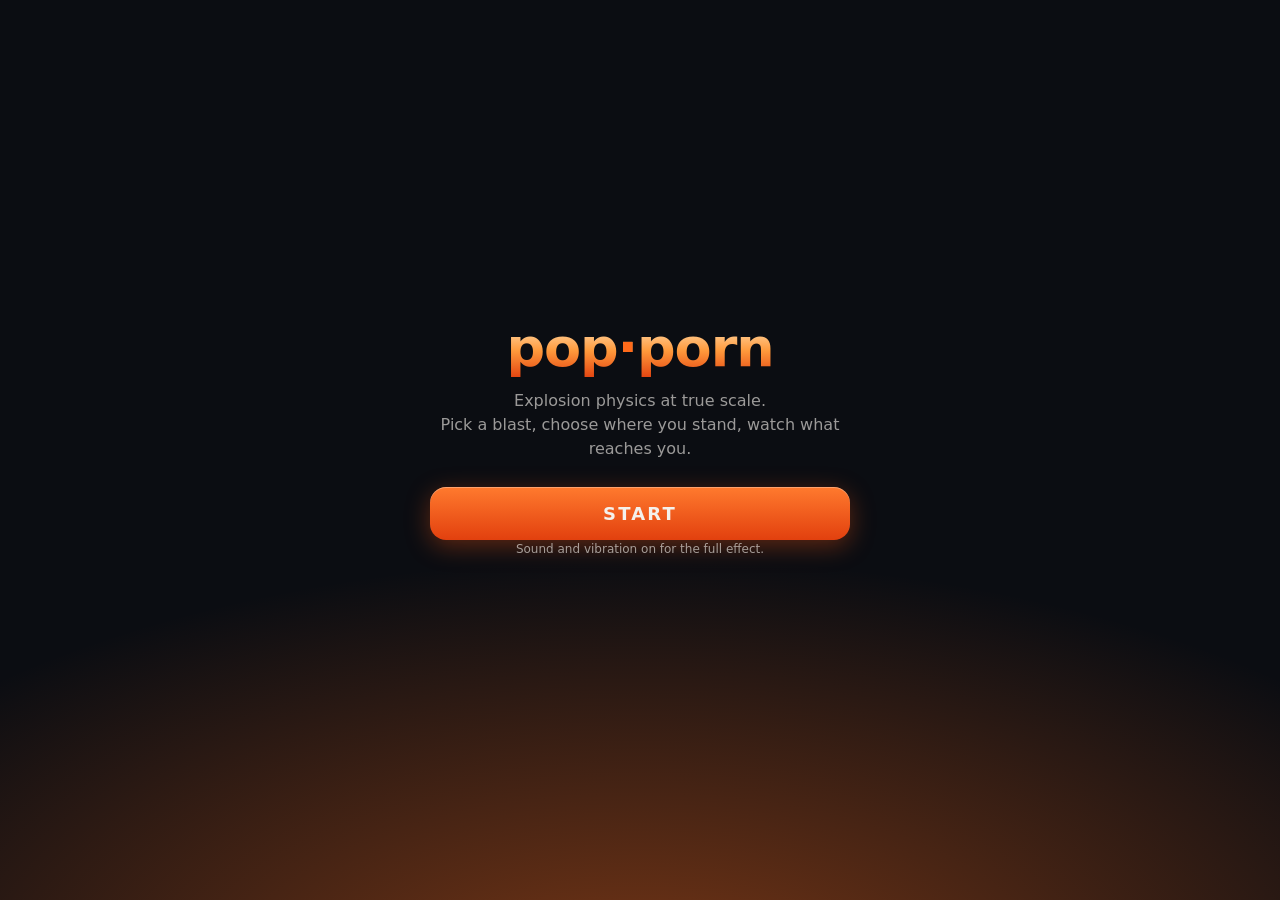
==== pop-porn/index.html @ 340cbab7 "pop-porn: deploy 28c18ac" ====
<!doctype html>
<html lang="en">
  <head>
    <meta charset="UTF-8" />
    <meta name="viewport" content="width=device-width, initial-scale=1, viewport-fit=cover, user-scalable=no" />
    <meta name="theme-color" content="#0b0d12" />
    <meta name="description" content="Explosion physics at true scale: pick a blast, choose where you stand, watch what reaches you." />
    <title>pop-porn</title>
    <link rel="manifest" href="./manifest.webmanifest" />
    <link rel="icon" href="./icons/icon-192.png" />
    <link rel="apple-touch-icon" href="./icons/icon-192.png" />
    <script type="module" crossorigin src="./assets/index-Cs0PSl6E.js"></script>
    <link rel="stylesheet" crossorigin href="./assets/index-CM56MYzt.css">
  </head>
  <body>
    <canvas id="view"></canvas>

    <div id="hud" aria-hidden="true">
      <div class="label num" id="lab-fire"></div>
      <div class="label num" id="lab-front"></div>
      <div class="label num" id="lab-cloud"></div>
      <div class="pin" id="pin-you"><i></i><span>YOU</span><b class="num"></b></div>
      <div class="scalebar num" id="scalebar"><i></i><span></span></div>
    </div>

    <header id="top">
      <button id="pick" class="chip" aria-label="Choose explosive">
        <span class="cat"></span><span class="name"></span><span class="energy"></span>
        <svg viewBox="0 0 24 24" class="caret"><path d="M7 10l5 5 5-5" /></svg>
      </button>
      <div class="spacer"></div>
      <button id="toggle-num" class="icon" aria-label="Show or hide numbers">
        <svg viewBox="0 0 24 24"><path d="M5 9h14M5 15h14M10 4l-2 16M16 4l-2 16" /></svg>
      </button>
      <button id="open-settings" class="icon" aria-label="Settings">
        <svg viewBox="0 0 24 24"><circle cx="12" cy="12" r="3.2" /><path d="M12 2.5v3M12 18.5v3M2.5 12h3M18.5 12h3M5.3 5.3l2.1 2.1M16.6 16.6l2.1 2.1M5.3 18.7l2.1-2.1M16.6 7.4l2.1-2.1" /></svg>
      </button>
    </header>

    <div id="clock" class="num"></div>

    <section id="obs" class="card num" aria-live="polite"></section>

    <footer id="setup" class="panel">
      <p class="blurb"></p>
      <label class="dist">
        <span class="dist-label">You stand <b></b> from ground zero</span>
        <input id="dist" type="range" min="0" max="1000" step="1" />
      </label>
      <button id="go" class="big">Detonate</button>
    </footer>

    <footer id="playbar" class="panel">
      <button id="replay" class="icon" aria-label="Replay"><svg viewBox="0 0 24 24"><path d="M4 12a8 8 0 1 0 2.4-5.7M4 4v4.5h4.5" /></svg></button>
      <button id="playpause" class="icon" aria-label="Pause"><svg viewBox="0 0 24 24"><path class="pause" d="M8 5v14M16 5v14" /><path class="play" d="M7 5l12 7-12 7z" /></svg></button>
      <button id="slowmo" class="icon text" aria-label="Slow motion">¼×</button>
      <button id="photo" class="icon" aria-label="Take a photo"><svg viewBox="0 0 24 24"><path d="M4 8h3l2-3h6l2 3h3v11H4z" /><circle cx="12" cy="13" r="3.5" /></svg></button>
      <button id="video" class="icon" aria-label="Make a video"><svg viewBox="0 0 24 24"><rect x="3" y="6" width="13" height="12" rx="2" /><path d="M16 10.5l5-3v9l-5-3" /></svg></button>
      <button id="newblast" class="icon" aria-label="Back to setup"><svg viewBox="0 0 24 24"><path d="M6 6l12 12M18 6L6 18" /></svg></button>
    </footer>

    <section id="result" class="card">
      <h2></h2>
      <ul></ul>
      <div class="row">
        <button data-act="closer">Closer</button>
        <button data-act="farther">Farther</button>
        <button data-act="replay">Replay</button>
        <button data-act="pick">Another blast</button>
        <button data-act="video" class="hot">Make a video</button>
      </div>
    </section>

    <div id="sheet-picker" class="sheet" hidden>
      <div class="sheet-body">
        <div class="sheet-head"><h2>Choose a blast</h2><button class="icon close" aria-label="Close"><svg viewBox="0 0 24 24"><path d="M6 6l12 12M18 6L6 18" /></svg></button></div>
        <nav class="tabs"></nav>
        <div class="list"></div>
      </div>
    </div>

    <div id="sheet-settings" class="sheet" hidden>
      <div class="sheet-body">
        <div class="sheet-head"><h2>Settings</h2><button class="icon close" aria-label="Close"><svg viewBox="0 0 24 24"><path d="M6 6l12 12M18 6L6 18" /></svg></button></div>
        <label class="toggle"><span>Sound</span><input type="checkbox" id="set-sound" /></label>
        <label class="toggle"><span>Vibration</span><input type="checkbox" id="set-haptics" /></label>
        <label class="toggle"><span>Show numbers</span><input type="checkbox" id="set-numbers" /></label>
        <label class="toggle"><span>FPS meter</span><input type="checkbox" id="set-fps" /></label>
        <div class="seg" id="set-quality">
          <span>Graphics</span>
          <button data-q="battery">Battery</button><button data-q="auto">Auto</button><button data-q="high">High</button>
        </div>
        <p class="small">Physics: Kinney–Graham (chemical blasts), Brode 1986 (nuclear airblast), Glasstone &amp; Dolan (fireball, clouds, heat). Numbers are estimates for flat open ground on a clear day.</p>
      </div>
    </div>

    <div id="sheet-video" class="sheet" hidden>
      <div class="sheet-body">
        <div class="sheet-head"><h2>Make a video</h2><button class="icon close" aria-label="Close"><svg viewBox="0 0 24 24"><path d="M6 6l12 12M18 6L6 18" /></svg></button></div>
        <div class="seg" id="vid-aspect"><span>Format</span><button data-v="9:16">9:16 Short</button><button data-v="16:9">16:9</button></div>
        <div class="seg" id="vid-fps"><span>Smoothness</span><button data-v="30">30 fps</button><button data-v="60">60 fps</button></div>
        <label class="toggle"><span>Numbers in the video</span><input type="checkbox" id="vid-numbers" /></label>
        <p class="small" id="vid-info"></p>
        <button id="vid-go" class="big">Render video</button>
      </div>
    </div>

    <div id="busy" hidden>
      <div class="busy-card">
        <h2 id="busy-title"></h2>
        <div class="bar"><i></i></div>
        <p class="small" id="busy-text"></p>
        <video id="busy-video" playsinline controls loop muted hidden></video>
        <img id="busy-img" alt="" hidden />
        <div class="row">
          <button id="busy-share" class="big" hidden>Share</button>
          <button id="busy-save" hidden>Save to phone</button>
          <button id="busy-close">Cancel</button>
        </div>
      </div>
    </div>

    <div id="splash">
      <div class="splash-inner">
        <h1>pop<span>·</span>porn</h1>
        <p>Explosion physics at true scale.<br />Pick a blast, choose where you stand, watch what reaches you.</p>
        <button id="start" class="big">Start</button>
        <p class="small">Sound and vibration on for the full effect.</p>
      </div>
    </div>

    <div id="fps" class="num" hidden></div>
    <div id="error" hidden></div>
  </body>
</html>
---- pop-porn/assets/index-CM56MYzt.css ----
:root{--fg:#f4f1ec;--dim:#f4f1ec9e;--glass:#0e101694;--glass-hi:#1a1d26d1;--line:#ffffff1f;--hot:#ff6a1a;--hot2:#ffb347;--ok:#7fd18b;--bad:#ff4d4d;--safe-t:env(safe-area-inset-top,0px);--safe-b:env(safe-area-inset-bottom,0px);color:var(--fg);-webkit-tap-highlight-color:transparent;font-family:system-ui,-apple-system,Segoe UI,Roboto,sans-serif}*{box-sizing:border-box}html,body{overscroll-behavior:none;touch-action:none;-webkit-user-select:none;user-select:none;background:#0b0d12;height:100%;margin:0;overflow:hidden}button{font:inherit;color:inherit;cursor:pointer;background:0 0;border:0}svg{fill:none;stroke:currentColor;stroke-width:2px;stroke-linecap:round;stroke-linejoin:round;width:22px;height:22px}#view{width:100vw;height:100dvh;display:block;position:fixed;inset:0}#top{top:calc(var(--safe-t) + 10px);z-index:5;align-items:center;gap:8px;display:flex;position:fixed;left:10px;right:10px}#top .spacer{flex:1 0 0}.chip{background:var(--glass);border:1px solid var(--line);-webkit-backdrop-filter:blur(10px);border-radius:999px;flex:0 auto;align-items:center;gap:8px;min-width:0;max-width:72vw;padding:9px 12px 9px 10px;display:flex}.chip .cat{letter-spacing:.08em;text-transform:uppercase;color:var(--hot2);font-size:11px}.chip .name{white-space:nowrap;text-overflow:ellipsis;font-weight:650;overflow:hidden}.chip .energy{color:var(--dim);font-variant-numeric:tabular-nums;white-space:nowrap}.chip .caret{opacity:.7;flex:none;width:16px;height:16px}.icon{background:var(--glass);border:1px solid var(--line);-webkit-backdrop-filter:blur(10px);border-radius:50%;flex:none;place-items:center;width:42px;height:42px;display:grid}.icon.on{color:var(--hot2);border-color:#ffb34780}.icon.text{font-size:15px;font-weight:700}#clock{top:calc(var(--safe-t) + 60px);text-align:center;font-variant-numeric:tabular-nums;text-shadow:0 1px 6px #000000b3;pointer-events:none;z-index:4;background:#0a0c106b;border-radius:12px;padding:4px 12px;font-size:15px;font-weight:600;position:fixed;left:50%;transform:translate(-50%)}#clock small{color:var(--dim);font-size:12px;font-weight:500;display:block}.card{z-index:4;background:var(--glass);border:1px solid var(--line);-webkit-backdrop-filter:blur(12px);border-radius:16px;position:fixed}#obs{top:calc(var(--safe-t) + 104px);pointer-events:none;min-width:190px;max-width:64vw;padding:10px 12px;font-size:12.5px;line-height:1.45;transition:opacity .3s;left:10px}#obs .row{justify-content:space-between;gap:12px;display:flex}#obs .row span:first-child{color:var(--dim)}#obs .row b{font-variant-numeric:tabular-nums;text-align:right;font-weight:600}#obs .row.done b{color:var(--fg)}#obs .row.wait b{color:var(--dim);font-weight:500}#obs .head{margin-bottom:4px;font-weight:700}#obs .verdict{border-top:1px solid var(--line);margin-top:6px;padding-top:6px;font-weight:700}.panel{left:10px;right:10px;bottom:calc(var(--safe-b) + 12px);z-index:5;background:var(--glass);border:1px solid var(--line);-webkit-backdrop-filter:blur(14px);border-radius:22px;max-width:560px;margin:0 auto;position:fixed}#setup{padding:14px 16px 16px}#setup .blurb{color:var(--dim);margin:0 0 12px;font-size:13.5px;line-height:1.4}.dist{margin-bottom:14px;display:block}.dist-label{margin-bottom:8px;font-size:14px;display:block}.dist-label b{color:var(--hot2);font-variant-numeric:tabular-nums}input[type=range]{appearance:none;touch-action:pan-x;background:0 0;width:100%;height:34px}input[type=range]::-webkit-slider-runnable-track{background:linear-gradient(90deg, var(--bad), var(--hot), var(--hot2), #6fb7ff);border-radius:3px;height:6px}input[type=range]::-webkit-slider-thumb{-webkit-appearance:none;background:#fff;border-radius:50%;width:28px;height:28px;margin-top:-11px;box-shadow:0 2px 10px #00000080}.big{letter-spacing:.12em;text-transform:uppercase;background:linear-gradient(#ff7a2e,#e2400e);border-radius:16px;width:100%;padding:16px;font-size:18px;font-weight:800;box-shadow:0 6px 24px #ff5a1459,inset 0 1px #ffffff4d}.big:active{transform:scale(.98)}#playbar{justify-content:space-between;max-width:400px;padding:9px 10px;display:flex}#playbar .icon{width:46px;height:46px}#playpause .play{display:none}#playpause.paused .play{fill:currentColor;display:block}#playpause.paused .pause{display:none}#result{left:10px;right:10px;bottom:calc(var(--safe-b) + 92px);opacity:0;pointer-events:none;max-width:560px;margin:0 auto;padding:14px 16px;transition:opacity .35s,transform .35s;transform:translateY(12px)}#result.show{opacity:1;pointer-events:auto;transform:none}#result h2{margin:0 0 6px;font-size:19px}#result ul{color:var(--dim);margin:0 0 12px;padding-left:18px;font-size:13.5px;line-height:1.45}#result .row{flex-wrap:wrap;gap:8px;display:flex}#result .row button{border:1px solid var(--line);background:#ffffff14;border-radius:12px;flex:40%;padding:10px;font-size:14px;font-weight:600}#result .row button.hot{background:linear-gradient(#ff7a2e,#e2400e);border-color:#0000;flex-basis:100%}#busy{z-index:15;background:#00000059;justify-content:center;align-items:flex-end;display:flex;position:fixed;inset:0}#busy[hidden]{display:none}.busy-card{width:100%;max-width:560px;margin:10px;margin-bottom:calc(var(--safe-b) + 12px);background:var(--glass-hi);border:1px solid var(--line);-webkit-backdrop-filter:blur(16px);border-radius:22px;padding:16px}.busy-card h2{margin:0 0 10px;font-size:18px}.busy-card .bar{background:#ffffff1a;border-radius:4px;height:8px;margin-bottom:8px;overflow:hidden}.busy-card .bar i{background:linear-gradient(90deg, var(--hot), var(--hot2));width:0;height:100%;transition:width .2s;display:block}.busy-card video,.busy-card img{object-fit:contain;background:#000;border-radius:12px;width:100%;max-height:52dvh;margin:8px 0 12px;display:block}.busy-card video[hidden],.busy-card img[hidden],.busy-card button[hidden]{display:none}.busy-card .row{flex-wrap:wrap;gap:8px;display:flex}.busy-card .row button:not(.big){border:1px solid var(--line);background:#ffffff14;border-radius:12px;flex:1;padding:12px;font-weight:600}body.busy #top,body.busy #playbar,body.busy #setup,body.busy #result,body.busy #hud,body.busy #obs,body.busy #clock{visibility:hidden}.sev-0{color:var(--ok)}.sev-1{color:#c6e07a}.sev-2{color:var(--hot2)}.sev-3{color:var(--hot)}.sev-4,.sev-5{color:var(--bad)}#hud{pointer-events:none;z-index:3;position:fixed;inset:0}.label{border:1px solid var(--line);white-space:nowrap;font-variant-numeric:tabular-nums;will-change:transform;opacity:0;background:#0a0c108c;border-radius:8px;padding:4px 8px;font-size:11.5px;line-height:1.3;transition:opacity .25s;position:absolute;top:0;left:0}.label.show{opacity:1}.label b{font-weight:650}.label em{color:var(--dim);font-style:normal}.pin{will-change:transform;letter-spacing:.1em;color:#ffd27a;text-shadow:0 1px 4px #000c;flex-direction:column;align-items:center;font-size:10.5px;font-weight:800;display:flex;position:absolute;top:0;left:0}.pin i{border-top:8px solid #ffb347;border-left:6px solid #0000;border-right:6px solid #0000;order:3;width:0;height:0;margin-top:2px}.pin b{letter-spacing:0;color:var(--fg);font-weight:600}.pin.edge i{border:6px solid #0000;border-left:9px solid #ffb347;order:0}.scalebar{color:var(--fg);text-shadow:0 1px 4px #000c;font-size:11px;position:absolute;left:14px}.scalebar i{border:2px solid var(--fg);border-top:0;height:6px;margin-bottom:3px;display:block}body.clean .num{display:none!important}body.clean .label{display:none}body.clean.playing #top,body.clean.playing #playbar{opacity:0;pointer-events:none;transition:opacity .4s}body.clean.playing.touched #top,body.clean.playing.touched #playbar{opacity:1;pointer-events:auto}body:not(.setup) #setup,body.setup #playbar,body.setup #clock{display:none}.sheet{z-index:10;background:#00000073;justify-content:center;align-items:flex-end;display:flex;position:fixed;inset:0}.sheet[hidden]{display:none}.sheet-body{background:var(--glass-hi);border:1px solid var(--line);width:100%;max-width:620px;max-height:82dvh;padding:14px 16px calc(var(--safe-b) + 20px);-webkit-backdrop-filter:blur(18px);touch-action:pan-y;border-bottom:0;border-radius:24px 24px 0 0;overflow:auto}.sheet-head{justify-content:space-between;align-items:center;margin-bottom:8px;display:flex}.sheet-head h2{margin:0;font-size:19px}.tabs{touch-action:pan-x;gap:6px;padding-bottom:10px;display:flex;overflow-x:auto}.tabs button{border:1px solid var(--line);white-space:nowrap;background:#ffffff12;border-radius:999px;padding:8px 14px;font-size:13.5px;font-weight:600}.tabs button.on{background:var(--hot);border-color:var(--hot)}.list{gap:8px;display:grid}.item{text-align:left;border:1px solid var(--line);background:#ffffff0d;border-radius:16px;padding:12px 14px}.item.on{border-color:var(--hot);background:#ff6a1a1f}.item .t{justify-content:space-between;gap:8px;font-weight:700;display:flex}.item .t span{color:var(--hot2);font-variant-numeric:tabular-nums}.item .w{color:var(--dim);margin:2px 0 6px;font-size:12px}.item p{color:var(--dim);margin:0;font-size:13px;line-height:1.4}.toggle{border-bottom:1px solid var(--line);justify-content:space-between;align-items:center;padding:13px 2px;font-size:15px;display:flex}.toggle input{width:22px;height:22px;accent-color:var(--hot)}.seg{align-items:center;gap:6px;padding:13px 2px;font-size:15px;display:flex}.seg span{flex:1}.seg button{border:1px solid var(--line);background:#ffffff12;border-radius:10px;padding:7px 11px;font-size:13px}.seg button.on{background:var(--hot);border-color:var(--hot)}.small{color:var(--dim);font-size:12px;line-height:1.45}.custom label{margin:6px 0 4px;font-size:14.5px;display:block}.custom label b{color:var(--hot2);font-variant-numeric:tabular-nums}.custom .facts{min-height:3em}#splash{z-index:20;background:radial-gradient(120% 80% at 50% 110%,#ff6a1a73,#0000 60%),#0b0d12;place-items:center;transition:opacity .6s;display:grid;position:fixed;inset:0}#splash.gone{opacity:0;pointer-events:none}.splash-inner{text-align:center;width:min(86vw,420px)}#splash h1{letter-spacing:-.02em;background:linear-gradient(#fff3d6,#ff9a3c 55%,#e2400e);color:#0000;-webkit-background-clip:text;background-clip:text;margin:0 0 10px;font-size:54px;font-weight:900}#splash h1 span{color:var(--hot);-webkit-text-fill-color:var(--hot)}#splash p{color:var(--dim);margin:0 0 26px;line-height:1.5}#fps{right:10px;top:calc(var(--safe-t) + 60px);z-index:6;pointer-events:none;background:#00000080;border-radius:6px;padding:4px 6px;font:600 11px ui-monospace,monospace;position:fixed}#error{z-index:30;color:#ffd0d0;white-space:pre-wrap;background:#3a0d0d;border-radius:12px;max-height:40vh;padding:12px;font:12px ui-monospace,monospace;position:fixed;inset:auto 10px 10px;overflow:auto}@media (orientation:landscape){#setup,#result{width:380px;margin:0;left:auto;right:12px}#playbar{width:300px;margin:0;left:auto;right:12px}#result{bottom:calc(var(--safe-b) + 86px)}}
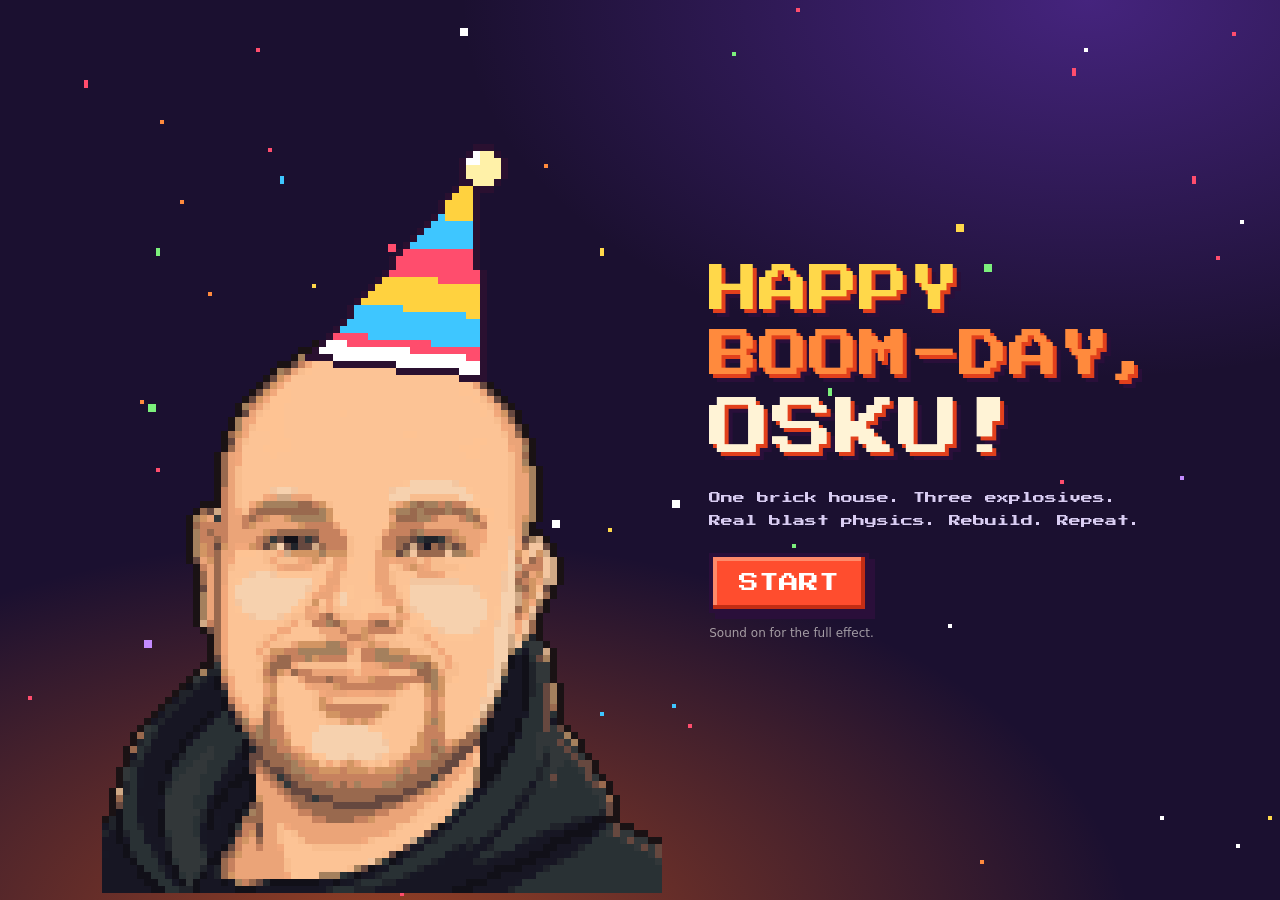
==== commit 1dbaac10: "osku (Happy Boom-Day): deploy e9fadfe" ====
--- a/pop-porn/index.html
+++ b/pop-porn/index.html
@@ -2,134 +2,14 @@
 <html lang="en">
   <head>
     <meta charset="UTF-8" />
-    <meta name="viewport" content="width=device-width, initial-scale=1, viewport-fit=cover, user-scalable=no" />
-    <meta name="theme-color" content="#0b0d12" />
-    <meta name="description" content="Explosion physics at true scale: pick a blast, choose where you stand, watch what reaches you." />
-    <title>pop-porn</title>
-    <link rel="manifest" href="./manifest.webmanifest" />
-    <link rel="icon" href="./icons/icon-192.png" />
-    <link rel="apple-touch-icon" href="./icons/icon-192.png" />
-    <script type="module" crossorigin src="./assets/index-Cs0PSl6E.js"></script>
-    <link rel="stylesheet" crossorigin href="./assets/index-CM56MYzt.css">
+    <title>Happy Boom-Day, Osku!</title>
+    <meta http-equiv="refresh" content="0; url=../osku/" />
+    <link rel="canonical" href="https://javimetro.github.io/osku/" />
+    <script>
+      location.replace('../osku/' + location.search + location.hash);
+    </script>
   </head>
-  <body>
-    <canvas id="view"></canvas>
-
-    <div id="hud" aria-hidden="true">
-      <div class="label num" id="lab-fire"></div>
-      <div class="label num" id="lab-front"></div>
-      <div class="label num" id="lab-cloud"></div>
-      <div class="pin" id="pin-you"><i></i><span>YOU</span><b class="num"></b></div>
-      <div class="scalebar num" id="scalebar"><i></i><span></span></div>
-    </div>
-
-    <header id="top">
-      <button id="pick" class="chip" aria-label="Choose explosive">
-        <span class="cat"></span><span class="name"></span><span class="energy"></span>
-        <svg viewBox="0 0 24 24" class="caret"><path d="M7 10l5 5 5-5" /></svg>
-      </button>
-      <div class="spacer"></div>
-      <button id="toggle-num" class="icon" aria-label="Show or hide numbers">
-        <svg viewBox="0 0 24 24"><path d="M5 9h14M5 15h14M10 4l-2 16M16 4l-2 16" /></svg>
-      </button>
-      <button id="open-settings" class="icon" aria-label="Settings">
-        <svg viewBox="0 0 24 24"><circle cx="12" cy="12" r="3.2" /><path d="M12 2.5v3M12 18.5v3M2.5 12h3M18.5 12h3M5.3 5.3l2.1 2.1M16.6 16.6l2.1 2.1M5.3 18.7l2.1-2.1M16.6 7.4l2.1-2.1" /></svg>
-      </button>
-    </header>
-
-    <div id="clock" class="num"></div>
-
-    <section id="obs" class="card num" aria-live="polite"></section>
-
-    <footer id="setup" class="panel">
-      <p class="blurb"></p>
-      <label class="dist">
-        <span class="dist-label">You stand <b></b> from ground zero</span>
-        <input id="dist" type="range" min="0" max="1000" step="1" />
-      </label>
-      <button id="go" class="big">Detonate</button>
-    </footer>
-
-    <footer id="playbar" class="panel">
-      <button id="replay" class="icon" aria-label="Replay"><svg viewBox="0 0 24 24"><path d="M4 12a8 8 0 1 0 2.4-5.7M4 4v4.5h4.5" /></svg></button>
-      <button id="playpause" class="icon" aria-label="Pause"><svg viewBox="0 0 24 24"><path class="pause" d="M8 5v14M16 5v14" /><path class="play" d="M7 5l12 7-12 7z" /></svg></button>
-      <button id="slowmo" class="icon text" aria-label="Slow motion">¼×</button>
-      <button id="photo" class="icon" aria-label="Take a photo"><svg viewBox="0 0 24 24"><path d="M4 8h3l2-3h6l2 3h3v11H4z" /><circle cx="12" cy="13" r="3.5" /></svg></button>
-      <button id="video" class="icon" aria-label="Make a video"><svg viewBox="0 0 24 24"><rect x="3" y="6" width="13" height="12" rx="2" /><path d="M16 10.5l5-3v9l-5-3" /></svg></button>
-      <button id="newblast" class="icon" aria-label="Back to setup"><svg viewBox="0 0 24 24"><path d="M6 6l12 12M18 6L6 18" /></svg></button>
-    </footer>
-
-    <section id="result" class="card">
-      <h2></h2>
-      <ul></ul>
-      <div class="row">
-        <button data-act="closer">Closer</button>
-        <button data-act="farther">Farther</button>
-        <button data-act="replay">Replay</button>
-        <button data-act="pick">Another blast</button>
-        <button data-act="video" class="hot">Make a video</button>
-      </div>
-    </section>
-
-    <div id="sheet-picker" class="sheet" hidden>
-      <div class="sheet-body">
-        <div class="sheet-head"><h2>Choose a blast</h2><button class="icon close" aria-label="Close"><svg viewBox="0 0 24 24"><path d="M6 6l12 12M18 6L6 18" /></svg></button></div>
-        <nav class="tabs"></nav>
-        <div class="list"></div>
-      </div>
-    </div>
-
-    <div id="sheet-settings" class="sheet" hidden>
-      <div class="sheet-body">
-        <div class="sheet-head"><h2>Settings</h2><button class="icon close" aria-label="Close"><svg viewBox="0 0 24 24"><path d="M6 6l12 12M18 6L6 18" /></svg></button></div>
-        <label class="toggle"><span>Sound</span><input type="checkbox" id="set-sound" /></label>
-        <label class="toggle"><span>Vibration</span><input type="checkbox" id="set-haptics" /></label>
-        <label class="toggle"><span>Show numbers</span><input type="checkbox" id="set-numbers" /></label>
-        <label class="toggle"><span>FPS meter</span><input type="checkbox" id="set-fps" /></label>
-        <div class="seg" id="set-quality">
-          <span>Graphics</span>
-          <button data-q="battery">Battery</button><button data-q="auto">Auto</button><button data-q="high">High</button>
-        </div>
-        <p class="small">Physics: Kinney–Graham (chemical blasts), Brode 1986 (nuclear airblast), Glasstone &amp; Dolan (fireball, clouds, heat). Numbers are estimates for flat open ground on a clear day.</p>
-      </div>
-    </div>
-
-    <div id="sheet-video" class="sheet" hidden>
-      <div class="sheet-body">
-        <div class="sheet-head"><h2>Make a video</h2><button class="icon close" aria-label="Close"><svg viewBox="0 0 24 24"><path d="M6 6l12 12M18 6L6 18" /></svg></button></div>
-        <div class="seg" id="vid-aspect"><span>Format</span><button data-v="9:16">9:16 Short</button><button data-v="16:9">16:9</button></div>
-        <div class="seg" id="vid-fps"><span>Smoothness</span><button data-v="30">30 fps</button><button data-v="60">60 fps</button></div>
-        <label class="toggle"><span>Numbers in the video</span><input type="checkbox" id="vid-numbers" /></label>
-        <p class="small" id="vid-info"></p>
-        <button id="vid-go" class="big">Render video</button>
-      </div>
-    </div>
-
-    <div id="busy" hidden>
-      <div class="busy-card">
-        <h2 id="busy-title"></h2>
-        <div class="bar"><i></i></div>
-        <p class="small" id="busy-text"></p>
-        <video id="busy-video" playsinline controls loop muted hidden></video>
-        <img id="busy-img" alt="" hidden />
-        <div class="row">
-          <button id="busy-share" class="big" hidden>Share</button>
-          <button id="busy-save" hidden>Save to phone</button>
-          <button id="busy-close">Cancel</button>
-        </div>
-      </div>
-    </div>
-
-    <div id="splash">
-      <div class="splash-inner">
-        <h1>pop<span>·</span>porn</h1>
-        <p>Explosion physics at true scale.<br />Pick a blast, choose where you stand, watch what reaches you.</p>
-        <button id="start" class="big">Start</button>
-        <p class="small">Sound and vibration on for the full effect.</p>
-      </div>
-    </div>
-
-    <div id="fps" class="num" hidden></div>
-    <div id="error" hidden></div>
+  <body style="background: #1b1030; color: #fff; font-family: sans-serif; text-align: center; padding-top: 30vh">
+    <p>The game has moved to <a style="color: #ffd84a" href="../osku/">javimetro.github.io/osku/</a></p>
   </body>
 </html>
